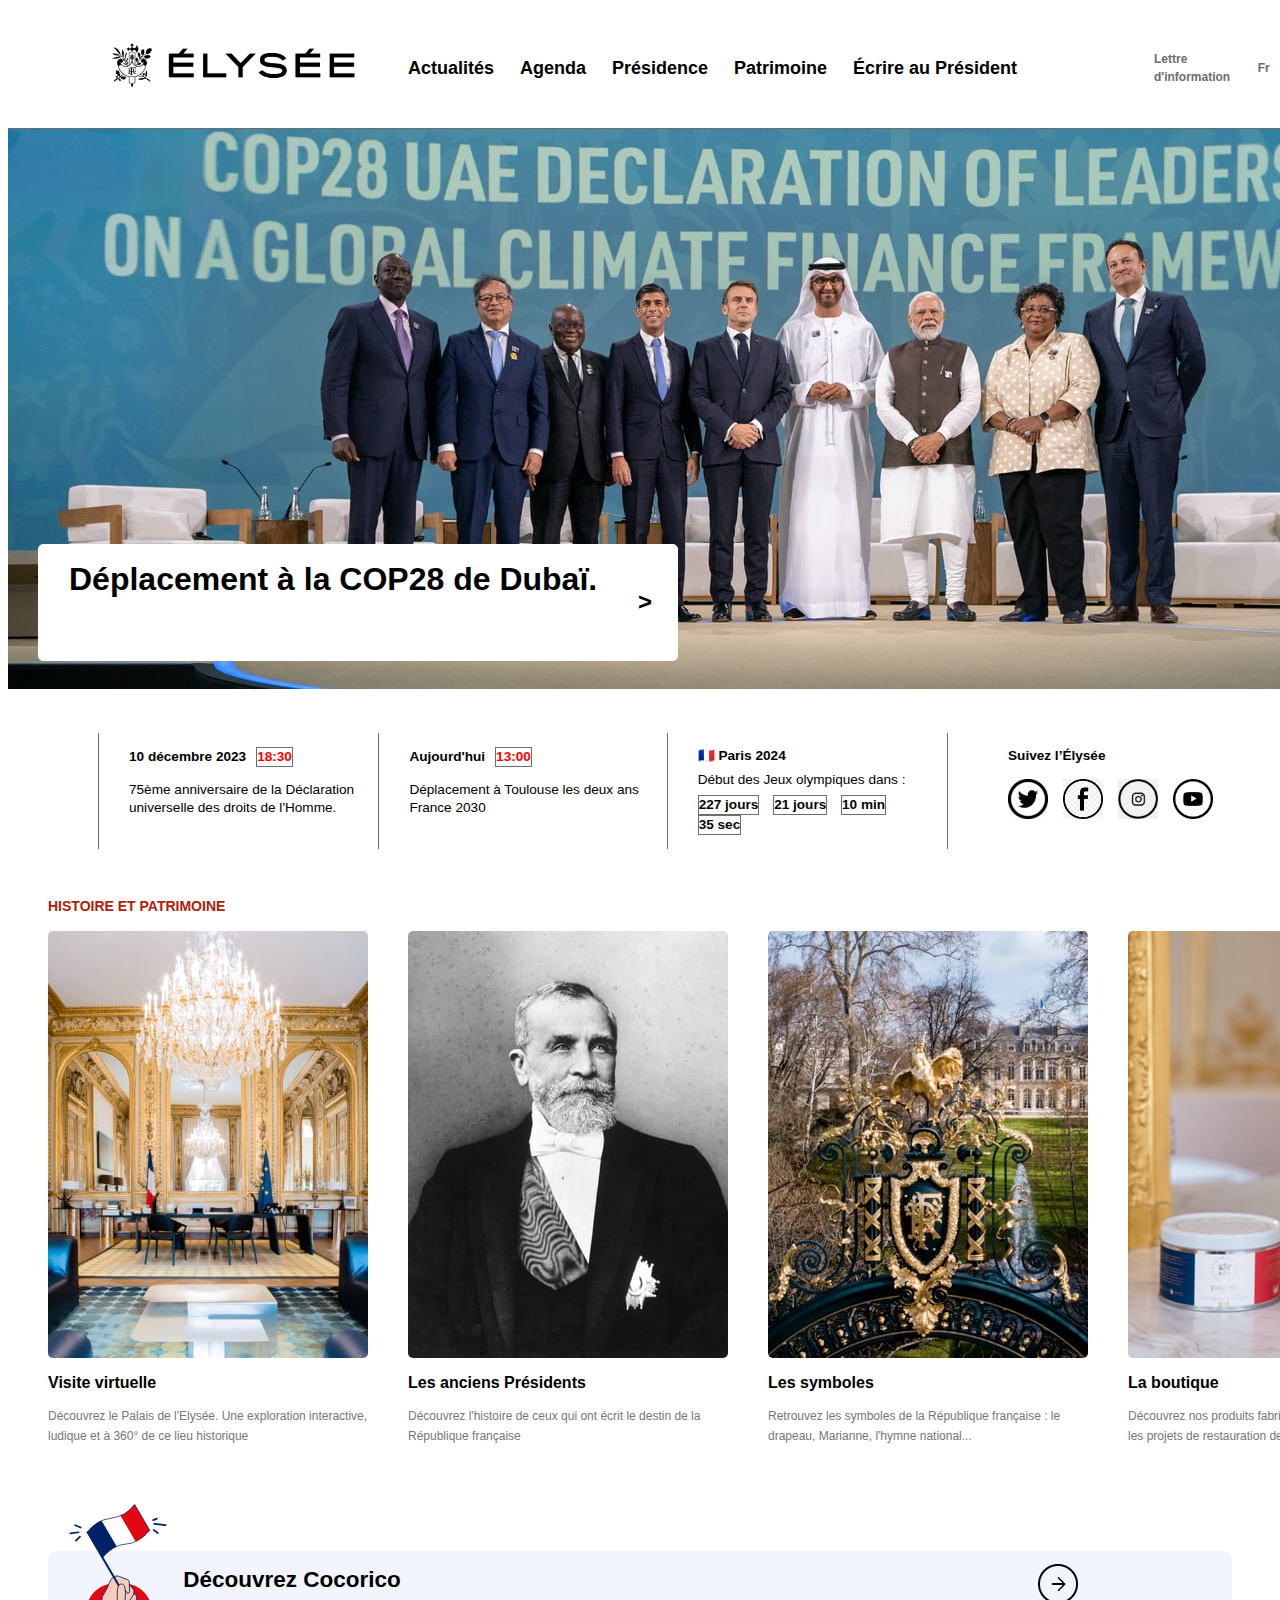
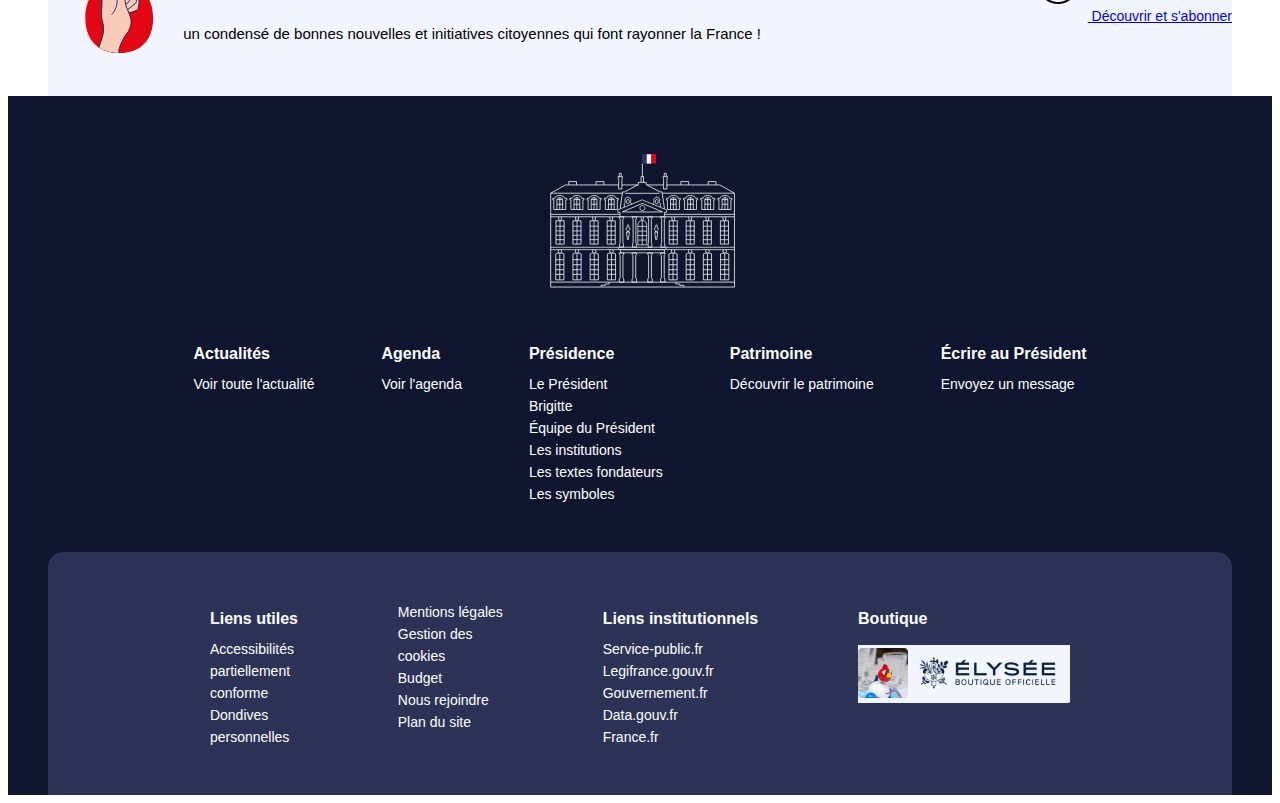
==== index.html @ e4d3720a "#finalisation of the first page without menu burger" ====
<!DOCTYPE html>
<html lang="fr"><!---------------------------------------------------- Start of html----------------------------------------------->
<head><!-------------------------------------------------------------- Start of head----------------------------------------------->
    <meta charset="UTF-8">
    <meta name="viewport" content="width=device-width, initial-scale=1.0">
    <title>Bienvenue sur le site de l'Élysée</title>
    <link rel="stylesheet"  href="Css/style.css">
    <link rel="icon" href="IMAGES/icone2-French-flag.png" type="image/x-icon"> <!--/*I added this line of code so that the icon of the French flag can be displayed in the browser tab
     1st -->
</head><!------------------------------------------------------------- End of head------------------------------------------------->
<body><!-------------------------------------------------------------- Start of body----------------------------------------------->
    <nav class="navigation"><!---------------------------------------- Start of my navigation bar---------------------------------->
        <div class="left-header">
            <div class="logo-Div">
                <a href="index.html">
                    <img src="IMAGES/élysée-Logo.png" alt="Image du logo de l'Elysée">
                </a>
            </div>
            
            <div>
                <ul class="desktop-menu">
                    <li><a href="index.html">Actualités</a></li>
                    <li><a href="page-1.html">Agenda</a></li>
                    <li><a href="page-2.html">Présidence</a></li>
                    <li><a href="page-3.html">Patrimoine</a> </li>
                    <li><a href="page-4.html">Écrire au Président</a></li>
                </ul>
            </div>
            
            <div>
                <ul class="burger-menu">
                    <li><a href="index.html">Actualités</a></li>
                    <li><a href="page-1.html">Agenda</a></li>
                    <li><a href="page-2.html">Présidence</a></li>
                    <li><a href="page-3.html">Patrimoine</a> </li>
                    <li><a href="page-4.html">Écrire au Président</a></li>
                </ul>
            </div>
            
        </div> <!--End of the left Div-->
        <div class="right-header">
            <div>
                <p>Lettre d'information</p>
            </div>
            <div class="rh-traduction">
                <div class="rh-taduction-text">
                    <p>Fr</p>
                </div>
                <div class="rh-traduction-flag">
                    <img src="IMAGES/icone1-French-flag.png" alt="French Flag Logo">
                </div>
            </div>
            <div>
                Recherche
            </div>
        </div> <!-- End of the right Div-->
    </nav><!---------------------------------- ----------------------- End of my navigation bar ----------------------------------->
<header><!------------------------------------------------------------ Start of my header bar ------------------------------------->
    <div class="header-banner">
        <div class="header-banner-img">
            <img src="IMAGES/img-header-banner.jpeg" alt="Cop28 picture"/>
        </div>
        <div class="header-banner-text">
            <h1>Déplacement à la COP28 de Dubaï. </h1>
            <h2> > </h2>
        </div>
    </div>
</header> <!---------------------------------------------------------- End of my header bar  -------------------------------------->
<main class="main-contenair"><!--------------------------------------- Start of the main ------------------------------------------>
    
    <div class="section-Agenda"> <!----------------------------------- Start of section Agenda ------------------------------------>
        <div class="agenda-title">
            <div class="block1-agenda">
                <p class="text-agenda-gras"><span>10 décembre 2023<span class="time-agenda">18:30 </span></p>
                <p>75ème anniversaire de la Déclaration <br>
                universelle des droits de l'Homme.</p>
            </div>
            <div class="block2-agenda">
                <p class="text-agenda-gras"><span>Aujourd'hui<span class="time-agenda">13:00 </span></p>
                <p>Déplacement à Toulouse les deux ans <br> France 2030 </p> <!-- Données à actualiser vendredi-->
            </div>
            <div class="block3-agenda">
                <p class="text-agenda-gras">🇫🇷 Paris 2024</p>
                <p class="text-agenda-mince">Début des Jeux olympiques dans :</p>
                <p>
                    <span class="time-agenda2">227 jours </span> <!--  Malheureusement je ne connais pas encore comment faire fonctionner le chrono restant-->
                    <span class="time-agenda2"> 21 jours</span> 
                    <span class="time-agenda2">10 min </span> 
                    <span class="time-agenda2"> 35 sec</span>
                </p>
            </div>
            <div class="block4-agenda">
                <p class="text-agenda-gras"><span>Suivez l’Élysée</p>
                <div class="block4-Agenda-socialNetwork">
                    <div>
                        <a href="https://twitter.com/elysee" target="_blank" title="Nouvelle fenêtre : rejoignez-nous sur Twitter">
                            <img src="IMAGES/icone-Tweeter-cercle.jpeg" width="40px" height="40px">
                        </a>
                    </div>
                    <div>
                        <a href="https://facebook.com/elysee.fr" target="_blank" title="Nouvelle fenêtre : rejoignez-nous sur Facebook">
                            <img src="IMAGES/icone-Facebook-cercle.jpeg" width="40px" height="40px">
                        </a>                       
                    </div>
                    <div>
                        <a href="https://instagram.com/elysee/" target="_blank" title="Nouvelle fenêtre : rejoignez-nous sur Instagram">
                            <img src="IMAGES/icone-Instagram-cercle.png" width="40px" height="40px">
                        </a>
                    </div>
                    <div>
                        <a href="https://www.youtube.com/elysee" target="_blank" title="Nouvelle fenêtre : rejoignez-nous sur Youtube">
                            <img src="IMAGES/icone-Youtube-cercle.png" width="40px" height="40px">
                        </a>
                    </div>        
                </div>
            </div>
        </div>
    </div><!---------------------------------------------------------- End of section Agenda -------------------------------------->
    <div class="section-History"><!----------------------------------- Start of my "History" section --------------------------------->
        <h2> Histoire et patrimoine</h2>
        <div class="history-Blocs">
            <div class="bloc1-History">
                <img class="History-img" src="IMAGES/img-History-1.jpeg" alt="Palais de l'Elysée">
                <h3 class="history-H3">Visite virtuelle</h3>
                <p class="history-P">Découvrez le Palais de l'Elysée. Une exploration interactive, ludique et à 360° de ce lieu historique </p>
            </div>
            <div class="bloc1-History">
                <img class="History-img" src="IMAGES/img-History-2.jpeg" alt="Les anciens Présidents">
                <h3 class="history-H3">Les anciens Présidents</h3>
                <p class="history-P"> Découvrez l'histoire de ceux qui ont écrit le destin de la République française</p>
            </div>
            <div class="bloc1-History">
                <img class="History-img" src="IMAGES/img-History-3.jpeg" alt="Les symboles">
                <h3 class="history-H3">Les symboles</h3>
                <p class="history-P">Retrouvez les symboles de la République française : le drapeau, Marianne, l'hymne national...</p>
            </div>
            <div class="bloc2-History">
                <img class="History-img" src="IMAGES/img-History-4.jpeg" alt="La boutique">
                <h3 class="history-H3">La boutique</h3>
                <p class="history-P">Découvrez nos produits fabriqués en France et soutenez les projets de restauration de l'Elysée</p>
            </div>
        </div>   
    </div><!---------------------------------------------------------- End of my "History" section ----------------------------------->
    <div class="section-Cocorico"><!---------------------------------- Start of my "Cocorico" section --------------------------------->
        <div class="section-Cocorico-prime">
            <div class="cocorico-prime-img">
                <img class="image-Cocorico" src="IMAGES/dessin-Cocorico.svg" alt="Banner Cocorico">
            </div>
            <div class="decouvrez-Cocorico">
                <h2>Découvrez Cocorico</h2>
                <p>un condensé de bonnes nouvelles et initiatives citoyennes qui font rayonner la France !</p>
            </div>
            <a class="Cocorico-prime-right" href="https://www.elysee.fr/lettre-information">
                <img class="image.fleche" src="IMAGES/icone-Fleche.png">
                <span>Découvrir et s'abonner</span>
            </a>
        </div>
    </div><!---------------------------------------------------------- End of my "Cocorico" section ----------------------------------->
</main><!------------------------------------------------------------- End of my main --------------------------------------------->
<footer><!------------------------------------------------------------ Start of the footer ---------------------------------------->
    <section class="footer-Section1">
        <div class="footer-Section1-img">
            <img src="IMAGES/dessin-Palais.png" alt="Dessin Palais">
        </div>
        <div class="footer-Section1-text">
            <div>
                <h3> Actualités</h3>
                <p>Voir toute l'actualité</p>
            </div>
            <div>
                <h3> Agenda</h3>
                <p> Voir l'agenda</p>
            </div>
            <div>
                <h3>Présidence</h3>
                <div>
                    <p><a href="#">Le Président</a></p>
                    <p><a href="#">Brigitte</a></p>
                    <p><a href="#"> Équipe du Président</a></p>
                    <p><a href="#">Les institutions</a></p>
                    <p><a href="#">Les textes fondateurs</a></p>
                    <p><a href="#">Les symboles</a></p>
                </div>
            </div>
            <div>
                <h3> Patrimoine</h3>
                <p> Découvrir le patrimoine </p>
            </div>
            <div>
                <h3> Écrire au Président</h3>
                <p> Envoyez un message</p>
            </div>
        </div>
    </section>
    <section class="footer-Section2">
        <div class="footer-Section2-prime">
            <div>
                <h3>Liens utiles</h3>
                <p><a href="#">Accessibilités</a></p>
                <p><a hrefp#">partiellement</a></p>
                <p><a href="#"> conforme</a></p>
                <p><a href="#">Dondives</a></p>
                <p><a href="#">personnelles</a></p>       
            </div>
            <div>
                <h3></h3>
                <p><a href="#">Mentions légales</a></p>
                <p><a href="#">Gestion des</a></p>
                <p><a href="#">cookies</a></p>
                <p><a href="#"> Budget</a></p>
                <p><a href="#">Nous rejoindre</a></p>
                <p><a href="#">Plan du site</a></p>
            </div>
            <div>
                <h3> Liens institutionnels </h3>
                <div>
                    <div>
                        <p><a href="#"> Service-public.fr</a></p>
                        <p><a href="#">Legifrance.gouv.fr</a></p>
                        <p><a href="#">Gouvernement.fr</a></p>
                    </div>
                    <div>
                        <p><a href="#"> Data.gouv.fr</a></p>
                        <p><a href="#"> France.fr</a></p>
                    </div>
                </div>
            </div>
            <div>
                <h3>Boutique</h3>
                <a href="#">
                    <img src="IMAGES/logo-Footer-boutique.png" alt="Elysée boutique officielle">
                </a>
            </div>
        </div>  
    </section>
</footer><!----------------------------------------------------------- End of the footer ------------------------------------------>
</body><!------------------------------------------------------------- End of the body -------------------------------------------->
</html><!------------------------------------------------------------- End of the html -------------------------------------------->
---- Css/style.css ----
body {
    /* width: cover; */
    /* height: 100% !important; */
    font-family: Aiglon Pro,Arial,sans-serif;
    font: 1em sans-serif;
     /* Pour m'assurer que le contenu de la page commence au bord de la fenêtre du navigateur, sans aucune marge par défaut*/
    line-height: 1.15rem; /* Pour que l'espacement vertical à l'intérieur des blocs de texte sois le même et conforme au site*/
    box-sizing: border-box; /* pour pour bien gérer les dimensionnement et positionnement des boites. */
    display: block !important;
}

/************************Start of my navigation bar*********************/

.navigation {
    width:100%;
    height: 120px;
    display: flex;
    flex-direction: row;
    align-items: center;
    border-bottom: 1px solid #6d6d6d;
    gap: 152px;
    padding-left: 100px;
    padding-right: 100px;
    
}
.navigation a {
    text-decoration: none;
    color: black;
}
.navigation li {
    list-style-type: none;
    font-size: 1.125rem;
    line-height: 1.375rem;
    flex-wrap: wrap;
}
.left-header {
    /* background-color: aqua; */
    display: flex;
    width: 894px;
    gap: 10px;
}
.left-header li {
    font-weight: 700;
    flex-wrap: wrap;
}
.desktop-menu {
    /* background-color: rgb(171, 159, 103); */
    display: flex;
    justify-content: space-between;
    align-items: center;
    width: 609px;
    height: 120px;
    flex-wrap: wrap;
}
.logo-Div {
    display: flex;
    align-items: center;
}

.logo-Div img {
    width: 250px;
}
.burger-menu {
    background-color: bisque;
    display: none;
}
.right-header {
    background-color: transparent;
    display: flex;
    justify-content: space-between;
    align-items: center;
    width: 354px;
}
.right-header p {
    font-size: .75rem;
    color: #6d6d6d;
    font-weight: 650;
}
.rh-traduction {
    padding: auto;
    display: flex;
    flex-direction: row;
    align-items: center;
    gap: 10px;
    /* flex-direction: row; */
    /* justify-content: center; */
}

.right-header img {
    /* width: 15px; */
    height: 15px;
}

/************************ End of my navigation bar *********************/

/************************ Start of my header *********************/
.header-banner {
    margin-bottom: 2.5rem;
    position: relative;
    width: 100%;
    max-width: 92.5rem;
    margin-left: auto;
    margin-right: auto;
}
.header-banner-img {
    /* padding-left: 50px;
    padding-right: 50px; */
}
.header-banner-text {
    /* height: 115px;*/
    /* width: 580px; */
    border: 1px solid white;
    position: absolute;
    /* bottom: 100px;
    left: 90px;
    gap: 10px; */
    /* padding: 10px; */
    background-color: white;
    border-radius: .3125rem;
    display: flex;
    align-items: center;
    /* padding-left: 30px;
    padding-right: 30px; */
    box-sizing: border-box;
    margin: 0;
    padding: 0.625rem 1.5625rem 0.625rem 1.875rem;
    z-index: 2; /*A supprimer*/
    width: 40rem;
    height: 7.3rem;
    line-height: 2.5rem;
    top: 415px;
    left: 30px;
    right: 810px;
    bottom: 30px;
}
.header-banner-text h1 {
    font-weight: 750;
    margin-top: 0.9375rem;
    font-family: Aiglon Pro,Arial,sans-serif;
    width: 35.9375rem;
    height: 5rem;
}
/************************* End of my header *********************/
/***** Start of my main ******/
.main-contenair {
    display: flex;
    flex-direction: column;
}
/*********************** Start of my Section Agenda***********/
.section-Agenda {
    font-size: 0.85rem;
    height: 9.4375rem;
    padding: 0px 60px 60px 60px;
    box-sizing: border-box;
    max-width: 92.5rem;
    width: 100%;
}
.agenda-title {
    width: 100%;
    /* height: 144px; */
    display: flex;
    flex-direction: row;
    /* justify-content: space-between; */
    gap: 30px;
    margin: 0px 120px 40px 30px; /*Le 120px est à revoir parce pas bien spécifier par rapport à la logique*/
    /* background-color: rgb(184, 156, 210); */
    border-left: 1px solid #6d6d6d;
}
.block1-agenda {
    font-size: 0.85rem;
    margin-left: 30px;
    border-right: 1px solid #6d6d6d;
    width: 300px;
}
.block2-agenda {
    font-size: 0.85rem;
    border-right: 1px solid #6d6d6d;
    width: 309.5px;
}
.block3-agenda {
    font-size: 0.85rem;
    border-right: 1px solid #6d6d6d;
    margin-right: 30px;
    width: 300px;
}
.block4-agenda {
    font-size: 0.85rem;
    margin-right: 30px;
    /* border-left: 1px solid #6d6d6d; */
}
.time-agenda {
    display: inline-block; /* Pour q'il reste sur la meme ligne que H2*/
    border: 1px solid #6d6d6d;
    color: red;
    font-size: 0.85rem;
    margin-left: 10px;
}
.text-agenda-gras {
    display: block;
    font-weight: 700;
}
.text-agenda-mince{
    line-height: 2px;
}
.time-agenda2 {
    display: inline-block;
    color: rgb(6, 5, 5);
    font-size: 0.85rem;
    font-weight: 700;
    border: 1px solid #6d6d6d;
    margin-right: 10px;
}
.block4-Agenda-socialNetwork {
    display: flex;
    gap:15px;
}
/*************** End of my Section Agenda***************************/

/***************** Start of my "History" section  ******************* */
.section-History {
    display: flex;
    flex-direction: column;
    /* width: 1480px; */
    /* A supprimer si nécessaire*/
    width: 100%;
    padding-bottom: 2.5rem;
    margin-right: auto;
    margin-left: auto;
    padding-left: 2.5rem;
    padding-right: 2.5rem;
    box-sizing: border-box;
    max-width: 92.5rem;
    position: relative;
}
.history-Blocs {
    display: flex;
    justify-content: space-between;
    padding-top: 0px;
    padding-right: 1.25rem;
    padding-bottom: 1.875rem;
    padding-left: 0px;
    /* margin-top: 0px;
    margin-right: -1.25rem;
    margin-bottom: -1.875rem;
    margin-left:0px; */
}
.section-History h2 {
    margin-bottom: .9375rem;
    font-size: .875rem;
    line-height: 1.25rem;
    font-family: Aiglon Bold,Arial,sans-serif;
    color: #b21d0a;
    text-transform: uppercase;
}
.bloc1-History {
    /* width: 320px;
    height: 504px; */
    margin-right: 2.5rem;
    /* position: relative; */
}
.bloc2-History {
    margin-right: 0;
}
.History-img {
    overflow: hidden;
    border-radius: .3125rem;
}
.history-H3 {
    margin-top: .625rem;
    font-size: 1rem;
    line-height: 1.375rem;
    margin-bottom: 0rem;
}
.history-P {
    color: #767676;
    font-size: .75rem;
    line-height: 1.25rem;
    margin-bottom: 0;
    padding-bottom: .3125rem;
}

/***************** End of my "History" section  ******************* */
/***************** Start of my "Cocorico" section  ******************* */
.section-Cocorico { 
  display: block;
  position: relative;
  top: 30px;
  z-index: auto;
  width: 100%;
  margin-right: auto;
  margin-left: auto;
  padding-left: 2.5rem;
  padding-right: 2.5rem;
  background-color: white;
  max-width: 92.5rem;
  max-height: 10.9375rem;
  box-sizing: border-box;
} 
.section-Cocorico-prime {
    display: flex;
    justify-content: space-between;
    /* margin-top: 3.125rem; */
    margin-left: auto;
    margin-right: auto;
    padding-top: auto;
    padding-right: auto;
    background-color: #f2f5fe;
    position: relative;
    flex-wrap: wrap;
    /* padding: 1.25rem 1.25rem 1.875rem .75rem; */
    border-radius: .625rem;
    font-size: .9375rem;
    line-height: 1.25rem;
    box-sizing: border-box;
    max-width: 80.5rem;
    height: 12.4rem;
}

.cocorico-prime-img {
    position: relative;
    height: auto;
    font-size: .9375rem;
    line-height: 1.25rem;
    box-sizing: border-box;
    display: flex;/* A supprimer*/
    flex-shrink: 0; /* A supprimer*/
    z-index: auto;
}
.image-Cocorico {
    position: absolute;
    z-index: 1; /*A supprimer*/
    top: 64px;
    left: 18px;
    border-style: none;
    width: 6.5rem;
    height: 9.5rem;
    transform: translateY(-75%);
    display: block;
    box-sizing: border-box; /*A supprimer*/
}
.decouvrez-Cocorico {
    width: 60%;
    display: flex;
    flex-direction: column;
}
.decouvrez-Cocorico h2 {
    font-weight: 750; 
}
.decouvrez-Cocorico p {
  /* font-size: .875rem;
  font-weight: 500;
  line-height: 1.25rem;
  letter-spacing: 0;
  margin-bottom: 0;  */
}
.Cocorico-prime-right {
    font-weight: 500;
    font-size: .875rem;
    line-height: 1.25rem;
    border: 0 none;
}
.image.fleche {
    margin-right: .625rem;
    width: 2.5rem;
    height: 2.5rem;
}

/***************** End of my "Cocorico" section  ******************* */

/*End of my main*/
/*Start of my footer*/
footer {
    position: relative;
    width: 100%;
    /* height: 47.9136; */
    display: flex;
    flex-direction: column;
    background-color: #10162f;
    margin-right: auto;
    margin-left: auto;
    padding-left: 2.5rem;
    padding-right: 2.5rem;
    box-sizing: border-box;
    /* margin-top: 8.9375rem; pour donner la place au flottant */
}
.footer-Section1 {
    display: flex;
    flex-direction: column;
    /* width: 960px;
    height: 352px; */
    padding-top: 2.25rem;
    margin-left: auto;
    margin-right: auto;
    /* padding: auto;
    margin: auto; */
    /* height: 33.4375rem; */
    padding-bottom: 2.5rem;
    position:relative

}
.footer-Section1-img {
    margin: auto;
}
.footer-Section1-text {
    display: flex;
    justify-content: space-around;
    margin-left: auto;
    margin-right: auto;
    width: 60rem;
}

footer h3 {
    font-family: Aiglon Pro,Arial,sans-serif;
    font-weight: 700;
    font-size: 1rem;
    line-height: 1.375rem;
    margin-bottom: .9375rem;
    color: white;
}
footer p {
    font-family: Aiglon Pro,Arial,sans-serif;
    font-weight: 500;
    font-size: .875rem;
    line-height: 0.5rem;
    color: white;
}
footer a, li {
    font-family: Aiglon Pro,Arial,sans-serif;
    font-weight: 500;
    font-size: .875rem;
    line-height: 0.5rem;
    color: white;
    list-style-type: none;
    text-decoration: none;
}
.footer-Section2 {
    /* margin: auto; */
    display: flex;
    justify-content: space-between;
    /* gap: 50px; */
    padding-top: 2.5rem;
    padding-left: 1.25rem;
    padding-bottom: 2.5rem;
    padding-right: 1.25rem;
    background-color: #2c3356;
    border-radius: .9375rem .9375rem 0 0;
}
.footer-Section2-prime {
    display: flex;
    justify-content: space-around;
    margin-left: auto;
    margin-right: auto;
    width: 60rem;
}

/**************End of my footer**********/
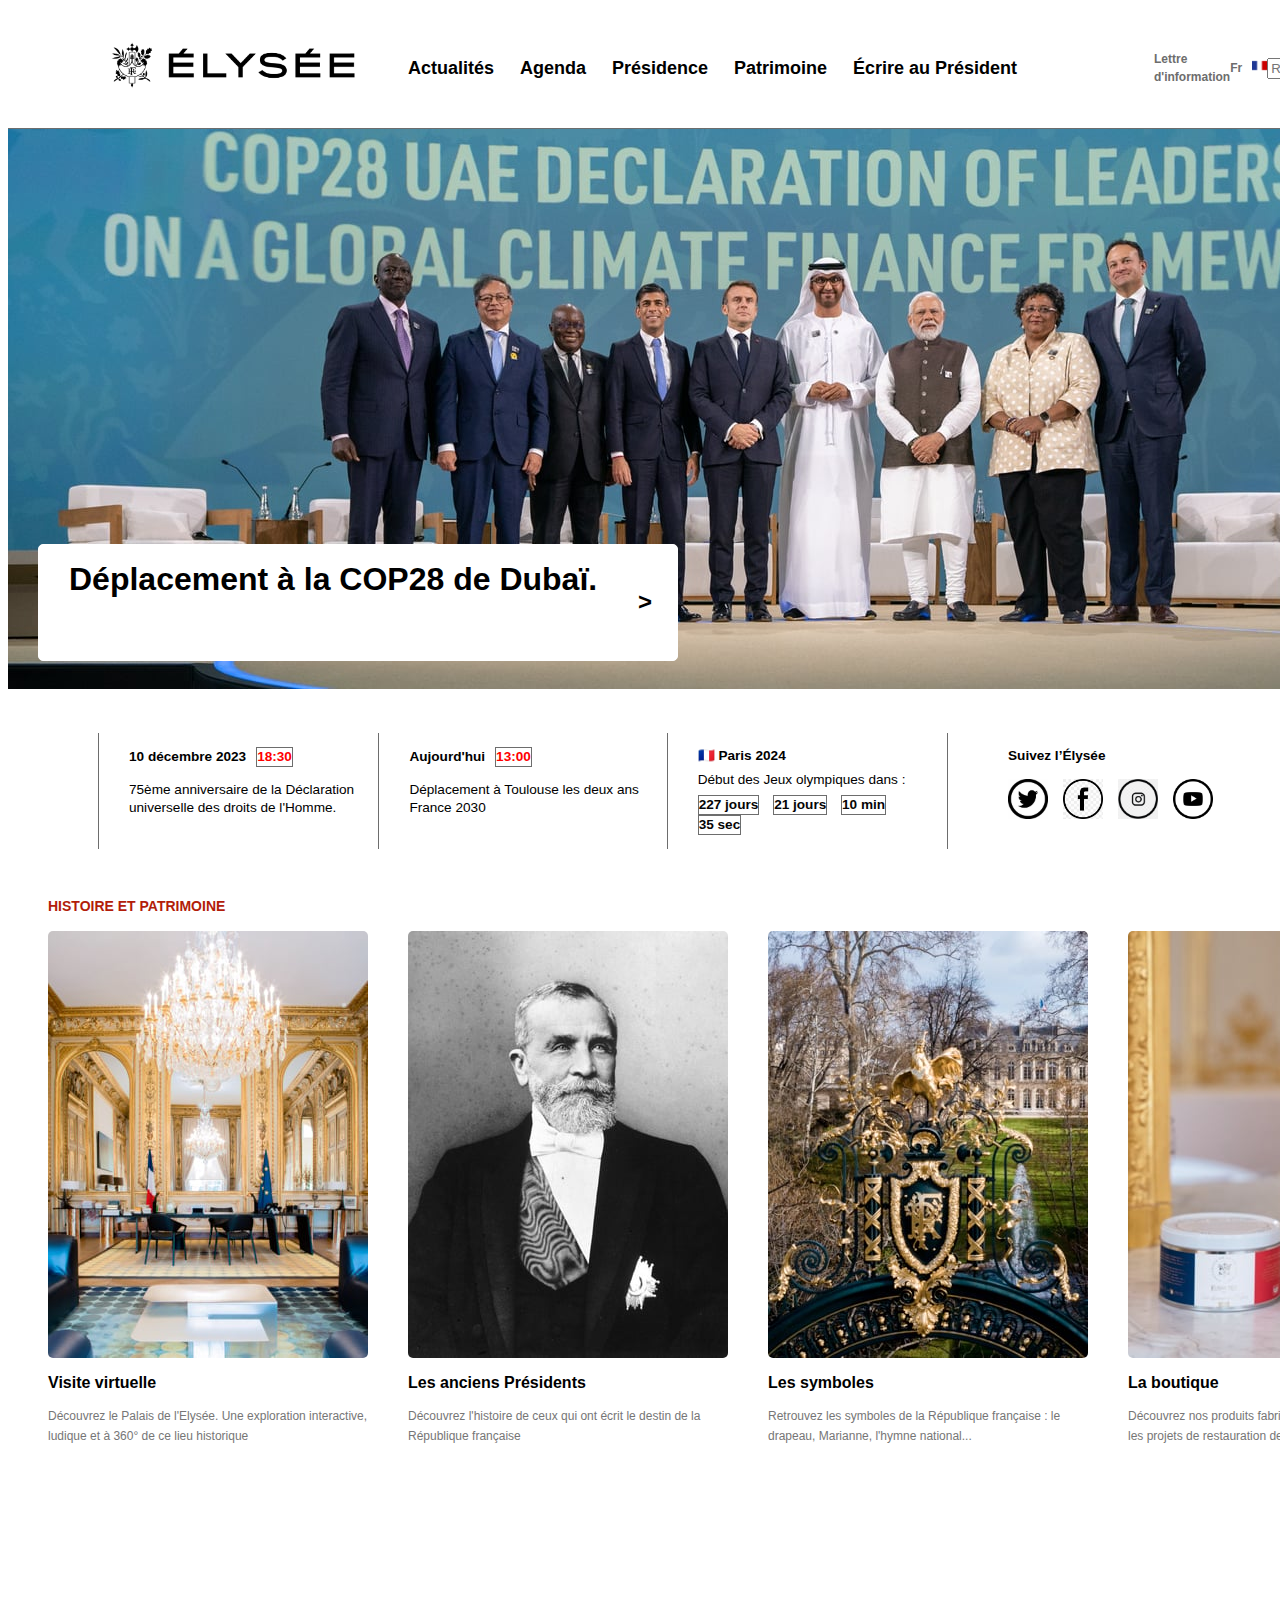
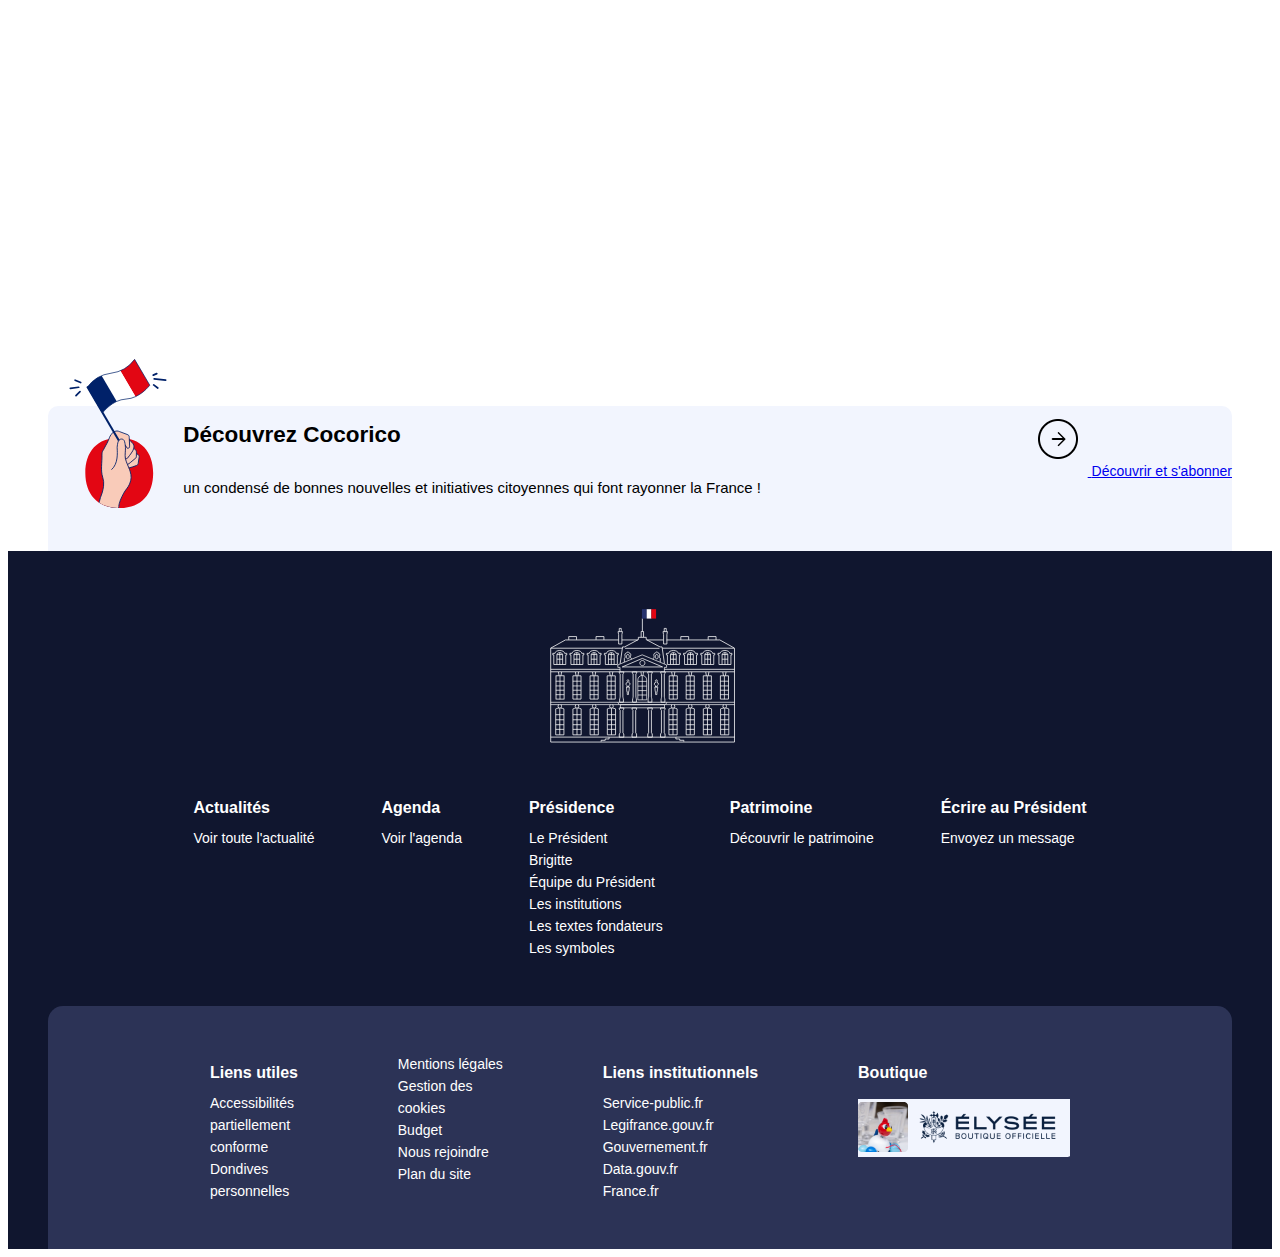
==== commit e71b24c0: "#finalisation" ====
--- a/index.html
+++ b/index.html
@@ -9,7 +9,8 @@
      1st -->
 </head><!------------------------------------------------------------- End of head------------------------------------------------->
 <body><!-------------------------------------------------------------- Start of body----------------------------------------------->
-    <nav class="navigation"><!---------------------------------------- Start of my navigation bar---------------------------------->
+<header><!------------------------------------------------------------ Start of my header ---------------------------------->
+    <nav class="navigation-Desktop"><!-------------------------------- Start of my Desktop navigation---------------------------------->
         <div class="left-header">
             <div class="logo-Div">
                 <a href="index.html">
@@ -20,27 +21,17 @@
             <div>
                 <ul class="desktop-menu">
                     <li><a href="index.html">Actualités</a></li>
-                    <li><a href="page-1.html">Agenda</a></li>
-                    <li><a href="page-2.html">Présidence</a></li>
-                    <li><a href="page-3.html">Patrimoine</a> </li>
-                    <li><a href="page-4.html">Écrire au Président</a></li>
+                    <li><a href="https://www.elysee.fr/agenda#today">Agenda</a></li>
+                    <li><a href="https://www.elysee.fr/emmanuel-macron">Présidence</a></li>
+                    <li><a href="https://www.elysee.fr/exposition/patrimoine">Patrimoine</a> </li>
+                    <li><a href="https://www.elysee.fr/exposition/patrimoine">Écrire au Président</a></li>
                 </ul>
             </div>
             
-            <div>
-                <ul class="burger-menu">
-                    <li><a href="index.html">Actualités</a></li>
-                    <li><a href="page-1.html">Agenda</a></li>
-                    <li><a href="page-2.html">Présidence</a></li>
-                    <li><a href="page-3.html">Patrimoine</a> </li>
-                    <li><a href="page-4.html">Écrire au Président</a></li>
-                </ul>
-            </div>
-            
-        </div> <!--End of the left Div-->
-        <div class="right-header">
-            <div>
-                <p>Lettre d'information</p>
+        </div> <!----------------------------------------------------- End of the left Div-------------------------------------------->
+        <div class="right-header"><!---------------------------------- Start of my right-header bar ------------------------------------->
+            <div>
+                <a href="https://www.elysee.fr/lettre-information"><p>Lettre d'information</p></a>
             </div>
             <div class="rh-traduction">
                 <div class="rh-taduction-text">
@@ -50,22 +41,48 @@
                     <img src="IMAGES/icone1-French-flag.png" alt="French Flag Logo">
                 </div>
             </div>
-            <div>
-                Recherche
-            </div>
-        </div> <!-- End of the right Div-->
-    </nav><!---------------------------------- ----------------------- End of my navigation bar ----------------------------------->
-<header><!------------------------------------------------------------ Start of my header bar ------------------------------------->
-    <div class="header-banner">
-        <div class="header-banner-img">
-            <img src="IMAGES/img-header-banner.jpeg" alt="Cop28 picture"/>
-        </div>
-        <div class="header-banner-text">
-            <h1>Déplacement à la COP28 de Dubaï. </h1>
-            <h2> > </h2>
-        </div>
-    </div>
-</header> <!---------------------------------------------------------- End of my header bar  -------------------------------------->
+            <div class="recherche">
+                <label for="site-search"></label>
+                <input type="search" id="site-search" placeholder="Rechercher" size="10" maxlength="10"name="q">
+            </div>
+        </div> <!----------------------------------------------------- End of the right header ------------------------------------>
+    </nav><!---------------------------------- ----------------------- End of my Desktop navigation ----------------------------------->
+    <div class="navigation-Mobile"><!--------------------------------- Start of my burger menu------------------------------------->  
+        <div class="burger-menu">
+            <input type="checkbox" id="hamburger">
+            <label id="hamburger-logo" for="hamburger">MENU ☰</label> 
+            <nav class="mobile-menu">
+                <a href="index.html">Actualités</a></li>
+                <a href="https://www.elysee.fr/agenda#today">Agenda</a>
+                <a href="https://www.elysee.fr/emmanuel-macron">Présidence</a>
+                <a href="https://www.elysee.fr/exposition/patrimoine">Patrimoine</a> 
+                ref="https://www.elysee.fr/exposition/patrimoine">Écrire au Président</a>
+            </nav>   
+        </div>
+        <div class="logo-Div">
+            <a href="index.html">
+                <img src="IMAGES/élysée-Logo.png" alt="Image du logo de l'Elysée">
+            </a>
+        </div>
+        <div class="recherche">
+            <label for="site-search"></label>
+            <input type="search" id="site-search" placeholder="Rechercher" size="10" maxlength="10"name="q">
+        </div>
+    </div><!---------------------------------------------------------- End of my burger menu--------------------------------------->
+</header><!----------------------------------------------------------- Start of my header ---------------------------------->
+<div class="banner00"><!---------------------------------------------- Start of my banner bar ------------------------------------->
+    <a class="link-banner" href="https://www.elysee.fr/emmanuel-macron/deplacement-a-la-cop28-de-dubai">
+        <div class="header-banner">
+            <div class="header-banner-img">
+                <img src="IMAGES/img-header-banner.jpeg" alt="Cop28 picture"/>
+            </div>
+            <div class="header-banner-text">
+                <h1>Déplacement à la COP28 de Dubaï. </h1>
+                <h2> > </h2>
+            </div>   
+        </div>
+    </a>
+</div> <!------------------------------------------------------------- End of my banner bar  -------------------------------------->
 <main class="main-contenair"><!--------------------------------------- Start of the main ------------------------------------------>
     
     <div class="section-Agenda"> <!----------------------------------- Start of section Agenda ------------------------------------>
@@ -140,6 +157,9 @@
                 <p class="history-P">Découvrez nos produits fabriqués en France et soutenez les projets de restauration de l'Elysée</p>
             </div>
         </div>   
+        <div>
+            <iframe src="https://www.google.com/maps/embed?pb=!1m18!1m12!1m3!1d2831.0351947935324!2d-0.6143002880019927!3d44.80047137735746!2m3!1f0!2f0!3f0!3m2!1i1024!2i768!4f13.1!3m3!1m2!1s0xd54d8906f0f3ee1%3A0x58982735743609a0!2s9%20Av.%20Pey%20Berland%2C%2033600%20Pessac!5e0!3m2!1sfr!2sfr!4v1702644299371!5m2!1sfr!2sfr" width="600" height="450" style="border:0;" allowfullscreen="" loading="lazy" referrerpolicy="no-referrer-when-downgrade"></iframe>
+        </div>
     </div><!---------------------------------------------------------- End of my "History" section ----------------------------------->
     <div class="section-Cocorico"><!---------------------------------- Start of my "Cocorico" section --------------------------------->
         <div class="section-Cocorico-prime">
@@ -197,13 +217,12 @@
             <div>
                 <h3>Liens utiles</h3>
                 <p><a href="#">Accessibilités</a></p>
-                <p><a hrefp#">partiellement</a></p>
+                <p><a href="#">partiellement</a></p>
                 <p><a href="#"> conforme</a></p>
                 <p><a href="#">Dondives</a></p>
                 <p><a href="#">personnelles</a></p>       
             </div>
             <div>
-                <h3></h3>
                 <p><a href="#">Mentions légales</a></p>
                 <p><a href="#">Gestion des</a></p>
                 <p><a href="#">cookies</a></p>
--- a/Css/style.css
+++ b/Css/style.css
@@ -1,18 +1,12 @@
 
 body {
-    /* width: cover; */
-    /* height: 100% !important; */
     font-family: Aiglon Pro,Arial,sans-serif;
     font: 1em sans-serif;
-     /* Pour m'assurer que le contenu de la page commence au bord de la fenêtre du navigateur, sans aucune marge par défaut*/
+    box-sizing: border-box;
     line-height: 1.15rem; /* Pour que l'espacement vertical à l'intérieur des blocs de texte sois le même et conforme au site*/
-    box-sizing: border-box; /* pour pour bien gérer les dimensionnement et positionnement des boites. */
-    display: block !important;
-}
-
+}
 /************************Start of my navigation bar*********************/
-
-.navigation {
+.navigation-Desktop {
     width:100%;
     height: 120px;
     display: flex;
@@ -21,14 +15,14 @@
     border-bottom: 1px solid #6d6d6d;
     gap: 152px;
     padding-left: 100px;
-    padding-right: 100px;
-    
-}
-.navigation a {
+    padding-right: 100px;  
+}
+
+.navigation-Desktop a {
     text-decoration: none;
     color: black;
 }
-.navigation li {
+.navigation-Desktop li {
     list-style-type: none;
     font-size: 1.125rem;
     line-height: 1.375rem;
@@ -61,10 +55,7 @@
 .logo-Div img {
     width: 250px;
 }
-.burger-menu {
-    background-color: bisque;
-    display: none;
-}
+
 .right-header {
     background-color: transparent;
     display: flex;
@@ -91,8 +82,60 @@
     /* width: 15px; */
     height: 15px;
 }
-
 /************************ End of my navigation bar *********************/
+/* -------------------- Mobile menu ---------------------------------*/
+.navigation-Mobile {
+    display: none;
+    justify-content:space-between;
+    align-items: flex-start;
+    padding-top: 30px;
+    /* position: fixed;        A revoir bien sur la version mobile*/
+    width: 100%;
+
+}
+.burger-menu {
+    background-color: white; /* A éffacer*/
+}
+#hamburger {
+    display: none;
+}
+#hamburger-logo {
+    cursor:pointer;
+    width: 250px;
+    background-color: white; /*A changer*/
+    display: block;
+    color: black;
+    text-align: left;
+    transform: translateX(-188px) rotate3d(1turn);
+    padding: 30px 30px 30px 40px;
+}
+.mobile-menu {
+    display: flex;
+    flex-direction: column;
+    width: 100%;
+    transform: translateX(-220px);
+    margin-left: 40px;
+}
+#hamburger-logo, .mobile-menu {
+    /* transition: all .4s ease-in-out; */
+    transition: 0.9sec; /*Voir la réaction qu'il fait avec nav ou mobile menu*/
+}
+/* Lorsque #hamburger est coché, le #hamburger-logo et le nav qui sont dans le même parent changent de propriété */
+#hamburger:checked ~ #hamburger-logo,
+#hamburger:checked ~ .mobile-menu {
+  /* Changement de la position pour afficher les menus */
+  transform: translate(0);
+}
+.mobile-menu a {
+    color: black;
+    text-decoration: none;
+    font-size: 1.125rem;
+    line-height: 1.375rem;
+}
+.mobile-menu a:hover {
+    /* background-color: #b21d0a; */
+}
+/************************ End of my mobile menu *********************/
 
 /************************ Start of my header *********************/
 .header-banner {
@@ -104,9 +147,11 @@
     margin-right: auto;
 }
 .header-banner-img {
-    /* padding-left: 50px;
-    padding-right: 50px; */
-}
+    transition: transform .2s ease-in-out;
+}
+.header-banner-img:hover {
+    transform: scale(1.03);
+  }
 .header-banner-text {
     /* height: 115px;*/
     /* width: 580px; */
@@ -133,6 +178,10 @@
     left: 30px;
     right: 810px;
     bottom: 30px;
+    color: black;
+}
+.link-banner,.header-banner-text:hover {
+    text-decoration:underline;
 }
 .header-banner-text h1 {
     font-weight: 750;
@@ -263,8 +312,12 @@
     margin-right: 0;
 }
 .History-img {
-    overflow: hidden;
+    /* overflow: hidden; */
     border-radius: .3125rem;
+    transition: transform .2s ease-in-out;
+}
+.History-img:hover {
+    transform: scale(1.03);
 }
 .history-H3 {
     margin-top: .625rem;
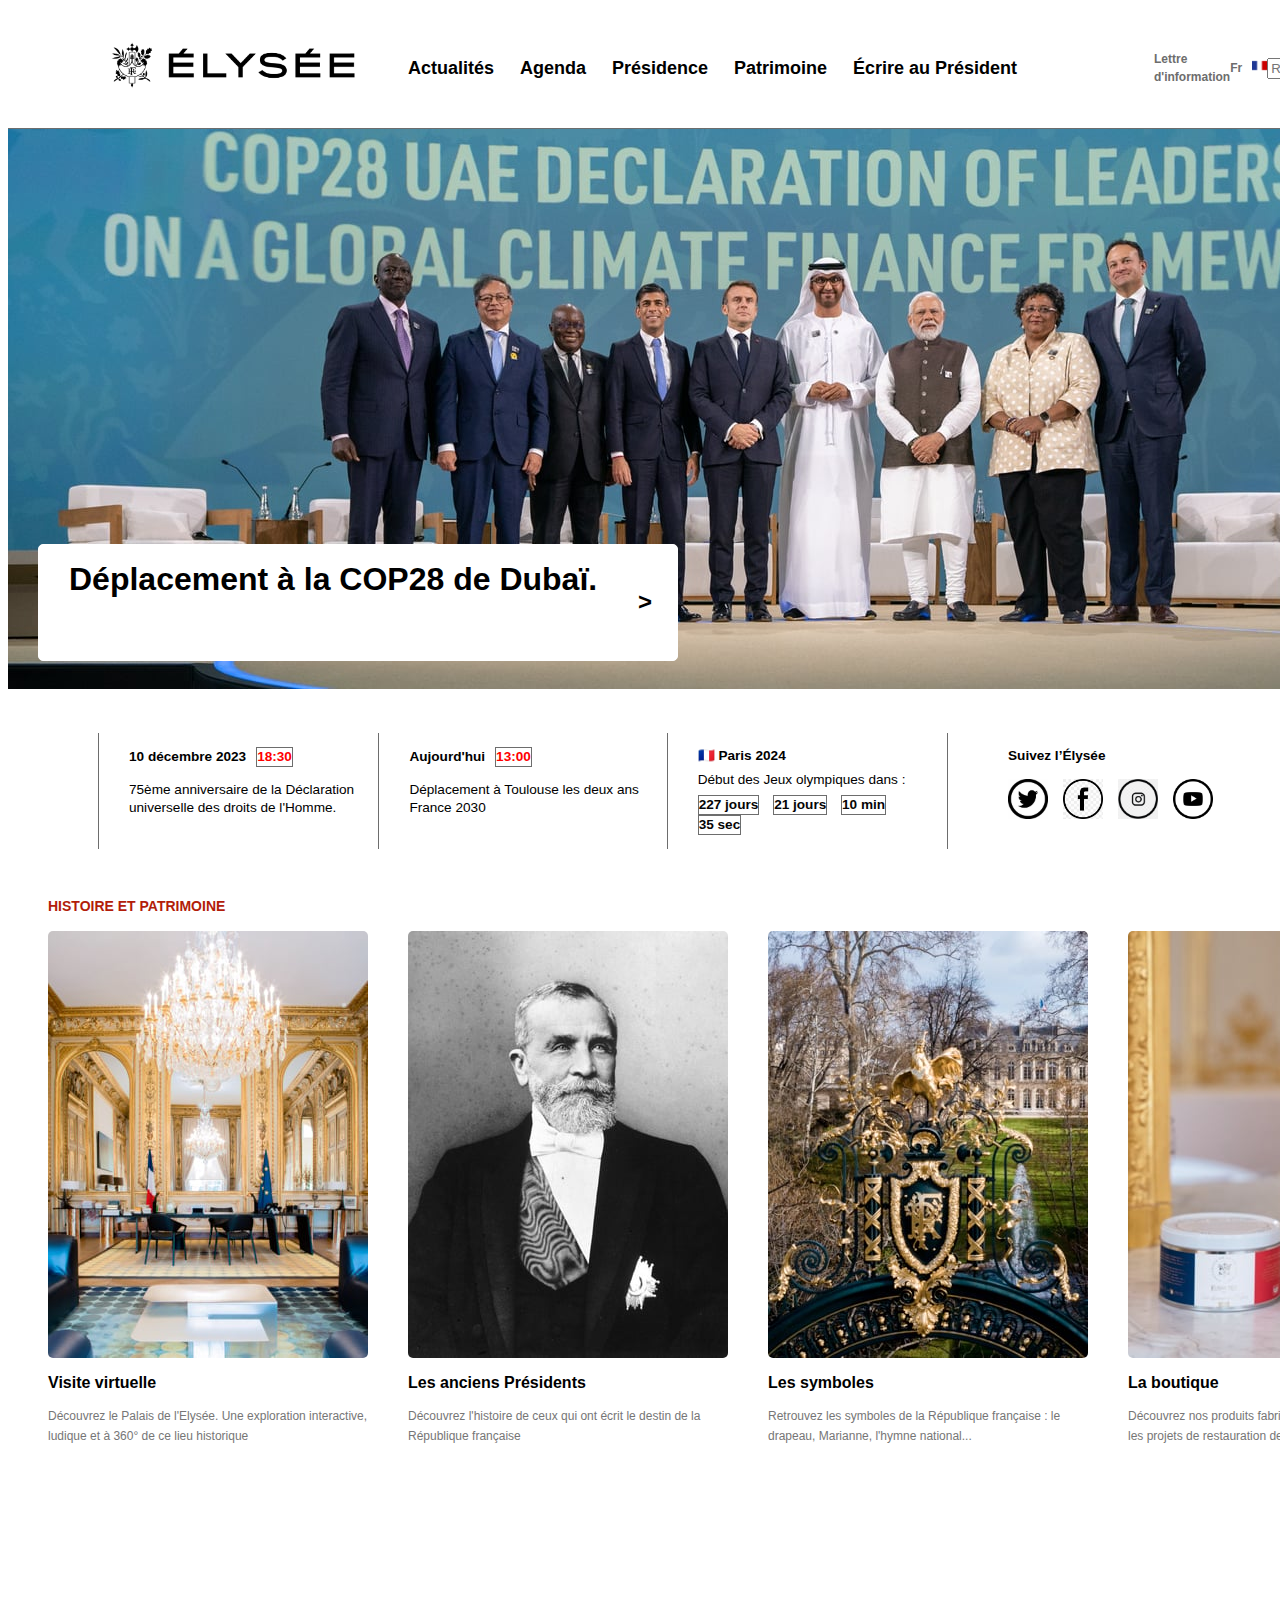
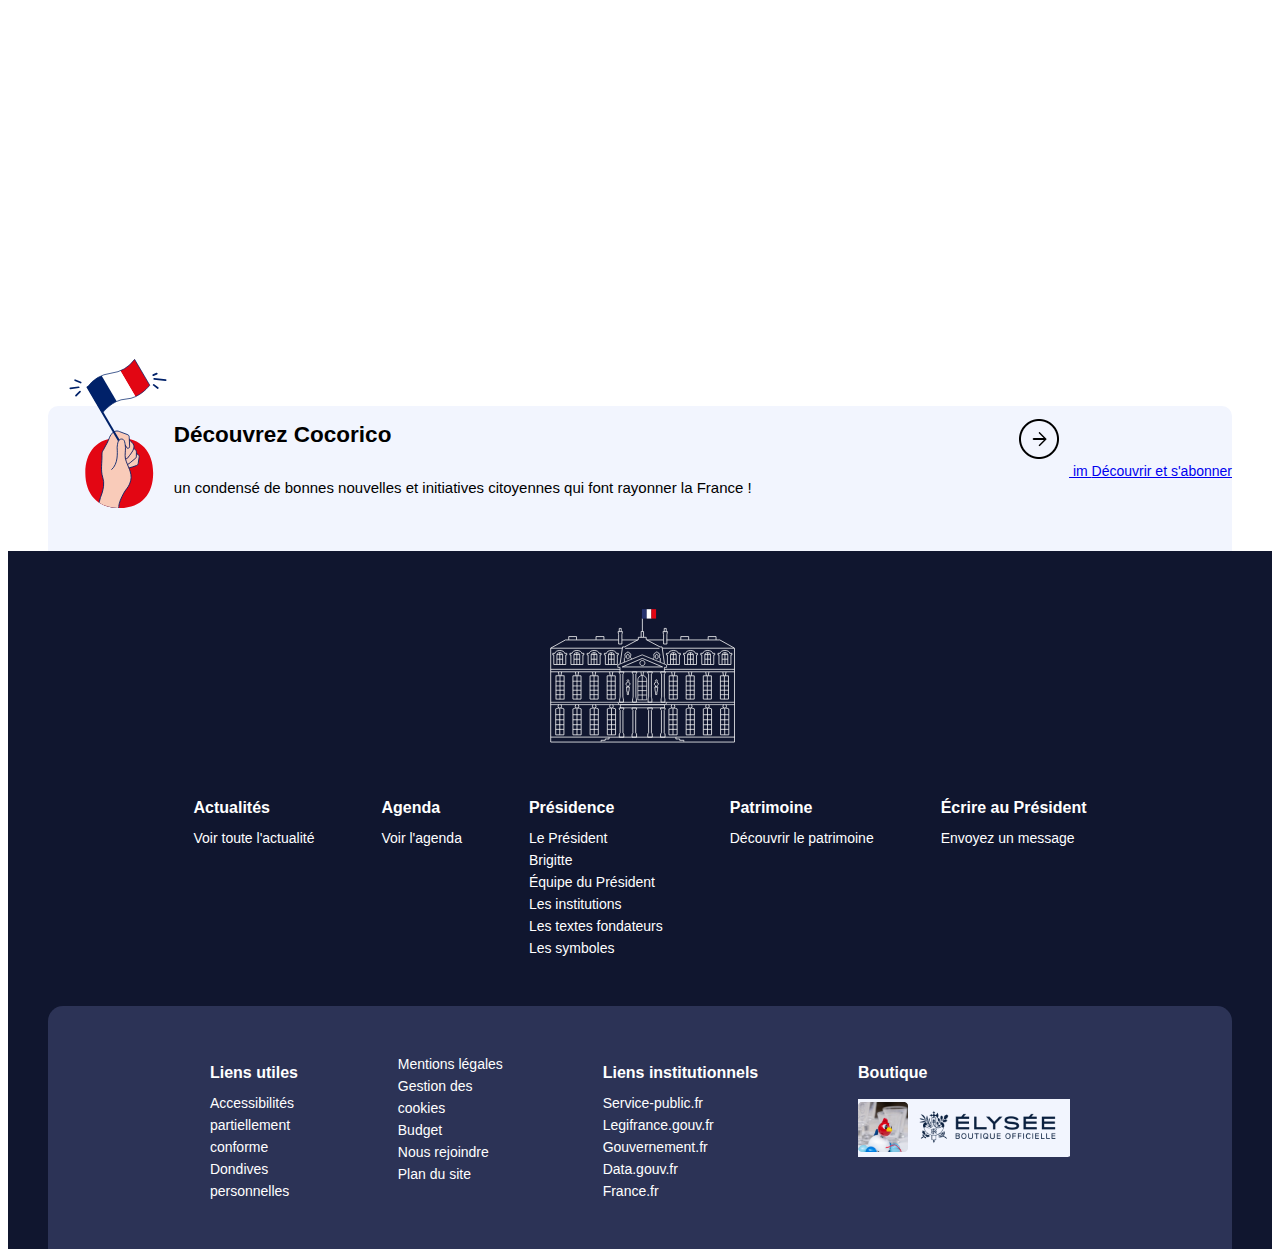
==== commit a158b927: "#carrousel #horloge" ====
--- a/index.html
+++ b/index.html
@@ -160,6 +160,38 @@
         <div>
             <iframe src="https://www.google.com/maps/embed?pb=!1m18!1m12!1m3!1d2831.0351947935324!2d-0.6143002880019927!3d44.80047137735746!2m3!1f0!2f0!3f0!3m2!1i1024!2i768!4f13.1!3m3!1m2!1s0xd54d8906f0f3ee1%3A0x58982735743609a0!2s9%20Av.%20Pey%20Berland%2C%2033600%20Pessac!5e0!3m2!1sfr!2sfr!4v1702644299371!5m2!1sfr!2sfr" width="600" height="450" style="border:0;" allowfullscreen="" loading="lazy" referrerpolicy="no-referrer-when-downgrade"></iframe>
         </div>
+<!--------------------------------------- Début Chatbot suivie chef de projet ------------------------------------------------------>
+        <script>
+            let myQuestion= prompt('Bonjour, le chef des projets m’a demandé de vous poser quelques questions liées à votre retard de mise en œuvre du projet. \n \n Q1. Quelles sont les principales raisons de votre retard ? \n \n - RP 1 : Raisons personnelles. \n - RP 2 : Raisons professionnelles \n \n');
+            if (myQuestion === 'Raisons personnelles') {
+            myQuestion2A = prompt ("Si tel est le cas, je suis navré mais cela doit avoir  des conséquences. Veuillez choisir entre : \n \n 1. Les conséquences sur le salaire \n 2. Les conséquences sur les jours de congé \n ")
+            } else if  (myQuestion === 'Raisons professionnelles') {
+            myQuestion2B = prompt ("Si tel est cas, je vous propose deux solutions pour le prochain projet. Veuillez choisir entre : \n \n 1. : Augmenter le personnel affilié au projet \n 2. : Augmenter la durée d'exécution du projet en terme de jours \n")
+            } else { prompt("Je suis désolé mais vous devez impérativement choisir parmis les réponses proposées, à savoir : \n \n - RP 1 : Raisons personnelles. \n - RP 2 : Raisons professionnelles \n \n")}        
+            if (myQuestion2A === "Les conséquences sur le salaire") {
+            myQuestion3A = prompt("Comme le stipule votre contrat, dans de tels cas, vous devez passer au remboursement d'une partie de votre salaire. Comment comptez-vous rembourser ? Veuillez choisir entre : \n \n 1. Remboursement de 100$/mois \n 2. Remboursement de 200$/mois \n \n")
+            } else if (myQuestion2A === "Les conséquences sur les jours de congé ") {
+            myQuestion3B = prompt("Comme le stipule votre contrat, dans de tels cas, vous devez renoncer à certains jours de vos congés pour rattraper la charge du travail. Veuillez choisir entre : \n \n 1. Le renoncement des congés d’hiver \n 2. Le renoncement des congés d’été \n \n")
+            }       
+        </script>
+<!--------------------------------------- Fin Chatbot suivie chef de projet ------------------------------------------------------>
+
+<!--------------------------------------- Début FizzBuzz ------------------------------------------------------------------->
+        <!-- <script>
+            for (let monNombre = 1 ; monNombre <= 199 ; monNombre++ ){ 
+            if ( monNombre % 3 === 0 && monNombre % 5 === 0) {
+            console.log ("FizzBuzz");
+                } else if (monNombre % 3 === 0) {
+            console.log ("Fizz");
+                } else if (monNombre % 5 === 0) {
+            console.log ("Buzz");
+                } else {
+            console.log (monNombre);
+                }
+            } -->
+        </script>
+<!--------------------------------------- Fin FizzBuzz ------------------------------------------------------------------->
+
     </div><!---------------------------------------------------------- End of my "History" section ----------------------------------->
     <div class="section-Cocorico"><!---------------------------------- Start of my "Cocorico" section --------------------------------->
         <div class="section-Cocorico-prime">
@@ -171,7 +203,7 @@
                 <p>un condensé de bonnes nouvelles et initiatives citoyennes qui font rayonner la France !</p>
             </div>
             <a class="Cocorico-prime-right" href="https://www.elysee.fr/lettre-information">
-                <img class="image.fleche" src="IMAGES/icone-Fleche.png">
+                <img class="image.fleche" src="IMAGES/icone-Fleche.png"> im
                 <span>Découvrir et s'abonner</span>
             </a>
         </div>
@@ -189,7 +221,7 @@
             </div>
             <div>
                 <h3> Agenda</h3>
-                <p> Voir l'agenda</p>
+                <p> Voir l'agenda</p>   
             </div>
             <div>
                 <h3>Présidence</h3>
